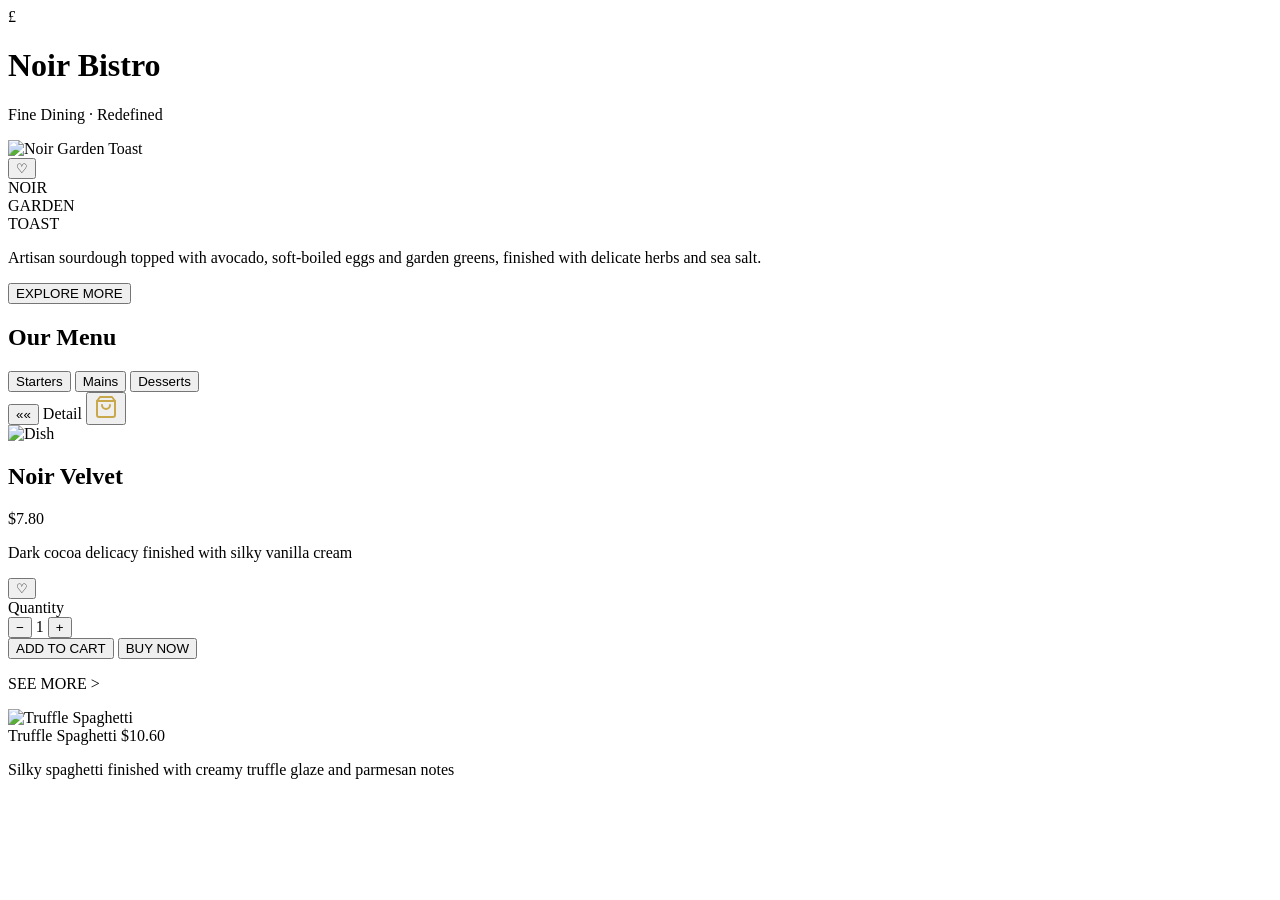
==== Task-2-Restaurant-Menu-UI/index.html @ a8bdeef1 "Create index.html" ====
<!DOCTYPE html>
<html lang="en">
<head>
  <meta charset="UTF-8" />
  <meta name="viewport" content="width=device-width, initial-scale=1.0" />
  <title>Noir Bistro — Fine Dining · Redefined</title>
  <link rel="stylesheet" href="style.css" />
  <link href="https://fonts.googleapis.com/css2?family=Playfair+Display:wght@400;700;900&family=Cormorant+Garamond:ital,wght@0,400;0,600;1,400&family=Montserrat:wght@300;400;500;600;700&display=swap" rel="stylesheet" />
</head>
<body>

  <!-- ═══════════════════════════════════════════ -->
  <!--  SCREEN 1 — HOME                           -->
  <!-- ═══════════════════════════════════════════ -->
  <div id="screen-home" class="screen active">
    <div class="phone-frame">

      <!-- Top bar -->
      <header class="home-header">
        <div class="logo-badge">£</div>
        <div class="brand-text">
          <h1 class="brand-name">Noir Bistro</h1>
          <p class="brand-tagline">Fine Dining · Redefined</p>
        </div>
      </header>

      <!-- Hero card -->
      <div class="hero-card">
        <div class="hero-image-wrap">
          <img src="screens/01-home-screen.png" alt="Noir Garden Toast" class="hero-bg-img" />
          <div class="hero-overlay"></div>
          <button class="fav-btn home-fav" aria-label="Favourite">&#9825;</button>
          <div class="hero-label">
            <span>NOIR</span><br>
            <span>GARDEN</span><br>
            <span>TOAST</span>
          </div>
          <p class="hero-desc">Artisan sourdough topped with avocado, soft-boiled eggs and garden greens, finished with delicate herbs and sea salt.</p>
        </div>
      </div>

      <!-- CTA -->
      <div class="home-cta-wrap">
        <button class="cta-btn" onclick="goTo('screen-menu')">EXPLORE MORE</button>
      </div>

    </div>
  </div>


  <!-- ═══════════════════════════════════════════ -->
  <!--  SCREEN 2 — MENU                           -->
  <!-- ═══════════════════════════════════════════ -->
  <div id="screen-menu" class="screen">
    <div class="phone-frame">

      <div class="menu-scroll">
        <h2 class="menu-title">Our Menu</h2>

        <!-- Category tabs -->
        <div class="tabs">
          <button class="tab active" onclick="setTab(this, 'starters')">Starters</button>
          <button class="tab" onclick="setTab(this, 'mains')">Mains</button>
          <button class="tab" onclick="setTab(this, 'desserts')">Desserts</button>
        </div>

        <!-- Food cards -->
        <div class="cards-list" id="cards-list">
          <!-- Populated by JS -->
        </div>
      </div>

    </div>
  </div>


  <!-- ═══════════════════════════════════════════ -->
  <!--  SCREEN 3 — ITEM DETAIL                    -->
  <!-- ═══════════════════════════════════════════ -->
  <div id="screen-detail" class="screen">
    <div class="phone-frame">

      <!-- Back + Cart -->
      <div class="detail-topbar">
        <button class="back-btn" onclick="goTo('screen-menu')">&#171;&#171;</button>
        <span class="detail-title-bar">Detail</span>
        <button class="cart-icon-btn">
          <svg width="24" height="24" viewBox="0 0 24 24" fill="none" stroke="#c9a84c" stroke-width="2" stroke-linecap="round" stroke-linejoin="round"><path d="M6 2L3 6v14a2 2 0 002 2h14a2 2 0 002-2V6l-3-4z"/><line x1="3" y1="6" x2="21" y2="6"/><path d="M16 10a4 4 0 01-8 0"/></svg>
        </button>
      </div>

      <!-- Hero image -->
      <div class="detail-hero">
        <img src="screens/03-item-detail.png" alt="Dish" class="detail-hero-img" id="detail-img" />
      </div>

      <div class="detail-body">
        <!-- Name + Price -->
        <div class="detail-row">
          <h2 class="detail-name" id="detail-name">Noir Velvet</h2>
          <span class="detail-price" id="detail-price">$7.80</span>
        </div>
        <p class="detail-desc" id="detail-desc">Dark cocoa delicacy finished with silky vanilla cream</p>

        <!-- Wishlist -->
        <button class="fav-btn detail-fav" aria-label="Wishlist">&#9825;</button>

        <!-- Quantity -->
        <div class="qty-section">
          <span class="qty-label">Quantity</span>
          <div class="qty-controls">
            <button class="qty-btn" onclick="changeQty(-1)">−</button>
            <span class="qty-value" id="qty-val">1</span>
            <button class="qty-btn" onclick="changeQty(1)">+</button>
          </div>
        </div>

        <!-- Action buttons -->
        <button class="action-btn primary-btn">ADD TO CART</button>
        <button class="action-btn secondary-btn">BUY NOW</button>

        <!-- See More -->
        <div class="see-more-section">
          <p class="see-more-label">SEE MORE &gt;</p>
          <div class="see-more-card">
            <img src="screens/02-menu-screen.png" alt="Truffle Spaghetti" class="see-more-thumb" />
            <div class="see-more-info">
              <span class="see-more-name">Truffle Spaghetti</span>
              <span class="see-more-price">$10.60</span>
              <p class="see-more-desc">Silky spaghetti finished with creamy truffle glaze and parmesan notes</p>
            </div>
          </div>
        </div>

      </div>
    </div>
  </div>

  <script src="script.js"></script>
</body>
</html>
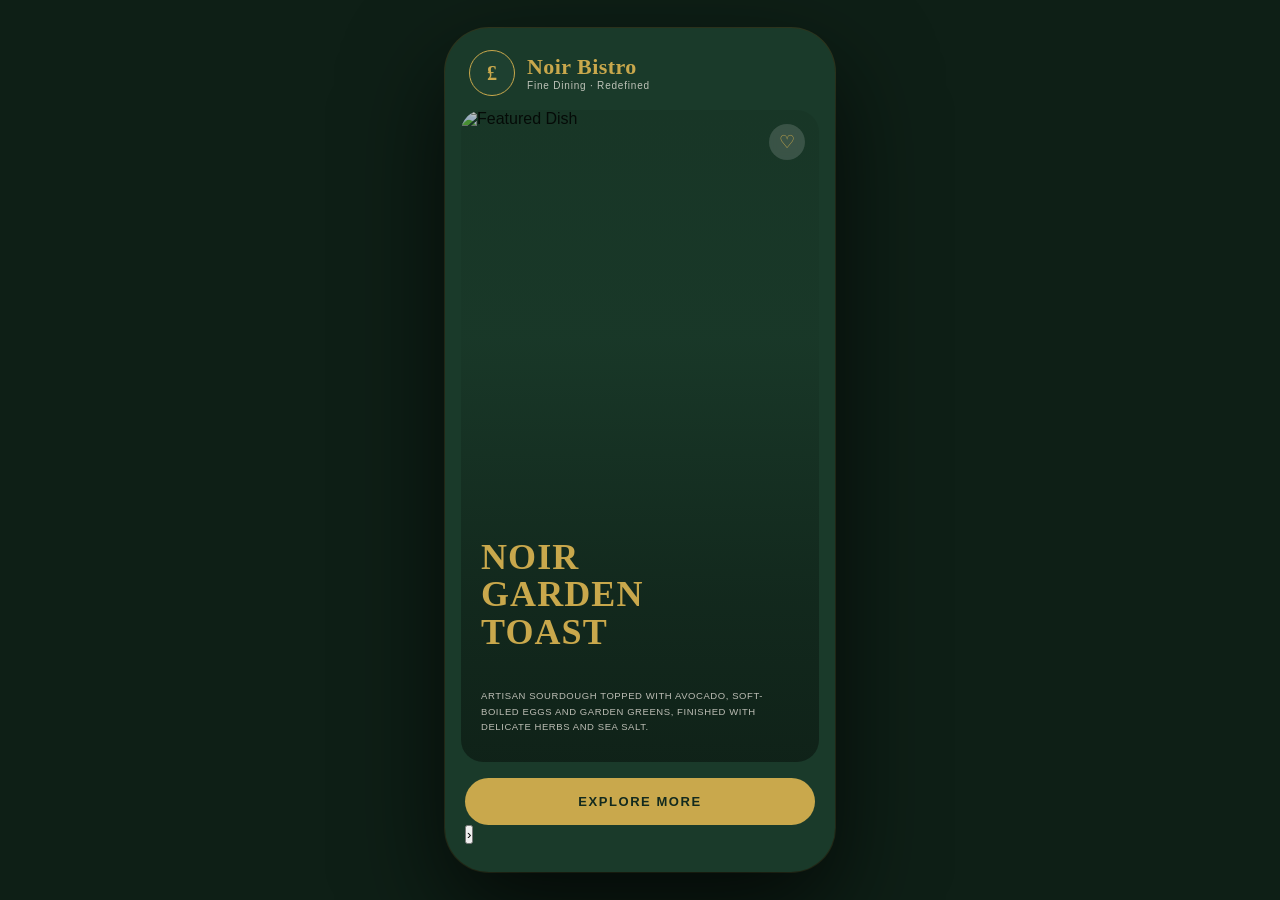
==== commit 56d4f06a: "Create index.html" ====
--- a/Task-2-Restaurant-Menu-UI/index.html
+++ b/Task-2-Restaurant-Menu-UI/index.html
@@ -9,13 +9,9 @@
 </head>
 <body>
 
-  <!-- ═══════════════════════════════════════════ -->
-  <!--  SCREEN 1 — HOME                           -->
-  <!-- ═══════════════════════════════════════════ -->
+  <!-- HOME -->
   <div id="screen-home" class="screen active">
     <div class="phone-frame">
-
-      <!-- Top bar -->
       <header class="home-header">
         <div class="logo-badge">£</div>
         <div class="brand-text">
@@ -23,89 +19,73 @@
           <p class="brand-tagline">Fine Dining · Redefined</p>
         </div>
       </header>
-
-      <!-- Hero card -->
       <div class="hero-card">
         <div class="hero-image-wrap">
-          <img src="screens/01-home-screen.png" alt="Noir Garden Toast" class="hero-bg-img" />
+          <img id="hero-img" src="https://images.unsplash.com/photo-1546069901-ba9599a7e63c?w=600&q=80" alt="Featured Dish" class="hero-bg-img" />
           <div class="hero-overlay"></div>
-          <button class="fav-btn home-fav" aria-label="Favourite">&#9825;</button>
-          <div class="hero-label">
-            <span>NOIR</span><br>
-            <span>GARDEN</span><br>
-            <span>TOAST</span>
-          </div>
-          <p class="hero-desc">Artisan sourdough topped with avocado, soft-boiled eggs and garden greens, finished with delicate herbs and sea salt.</p>
-        </div>
-      </div>
-
-      <!-- CTA -->
+          <button class="fav-btn home-fav" id="home-fav-btn" aria-label="Favourite" onclick="toggleHomeFav()">&#9825;</button>
+          <div class="hero-label" id="hero-label">NOIR<br>GARDEN<br>TOAST</div>
+          <p class="hero-desc" id="hero-desc">Artisan sourdough topped with avocado, soft-boiled eggs and garden greens, finished with delicate herbs and sea salt.</p>
+        </div>
+      </div>
       <div class="home-cta-wrap">
         <button class="cta-btn" onclick="goTo('screen-menu')">EXPLORE MORE</button>
-      </div>
-
-    </div>
-  </div>
-
-
-  <!-- ═══════════════════════════════════════════ -->
-  <!--  SCREEN 2 — MENU                           -->
-  <!-- ═══════════════════════════════════════════ -->
+        <button class="next-btn" onclick="nextHeroItem()" title="Next dish">&#8250;</button>
+      </div>
+    </div>
+  </div>
+
+  <!-- MENU -->
   <div id="screen-menu" class="screen">
     <div class="phone-frame">
-
+      <div class="menu-topbar">
+        <button class="back-btn" onclick="goTo('screen-home')">&#171;&#171;</button>
+        <h2 class="menu-title">Our Menu</h2>
+        <div class="cart-badge-wrap" onclick="goTo('screen-cart')">
+          <svg width="26" height="26" viewBox="0 0 24 24" fill="none" stroke="#c9a84c" stroke-width="2" stroke-linecap="round" stroke-linejoin="round">
+            <path d="M6 2L3 6v14a2 2 0 002 2h14a2 2 0 002-2V6l-3-4z"/>
+            <line x1="3" y1="6" x2="21" y2="6"/>
+            <path d="M16 10a4 4 0 01-8 0"/>
+          </svg>
+          <span class="cart-count-badge" id="cart-count" style="display:none">0</span>
+        </div>
+      </div>
       <div class="menu-scroll">
-        <h2 class="menu-title">Our Menu</h2>
-
-        <!-- Category tabs -->
         <div class="tabs">
           <button class="tab active" onclick="setTab(this, 'starters')">Starters</button>
           <button class="tab" onclick="setTab(this, 'mains')">Mains</button>
           <button class="tab" onclick="setTab(this, 'desserts')">Desserts</button>
         </div>
-
-        <!-- Food cards -->
-        <div class="cards-list" id="cards-list">
-          <!-- Populated by JS -->
-        </div>
-      </div>
-
-    </div>
-  </div>
-
-
-  <!-- ═══════════════════════════════════════════ -->
-  <!--  SCREEN 3 — ITEM DETAIL                    -->
-  <!-- ═══════════════════════════════════════════ -->
+        <div class="cards-list" id="cards-list"></div>
+      </div>
+    </div>
+  </div>
+
+  <!-- DETAIL -->
   <div id="screen-detail" class="screen">
-    <div class="phone-frame">
-
-      <!-- Back + Cart -->
+    <div class="phone-frame" style="position:relative">
       <div class="detail-topbar">
         <button class="back-btn" onclick="goTo('screen-menu')">&#171;&#171;</button>
         <span class="detail-title-bar">Detail</span>
-        <button class="cart-icon-btn">
-          <svg width="24" height="24" viewBox="0 0 24 24" fill="none" stroke="#c9a84c" stroke-width="2" stroke-linecap="round" stroke-linejoin="round"><path d="M6 2L3 6v14a2 2 0 002 2h14a2 2 0 002-2V6l-3-4z"/><line x1="3" y1="6" x2="21" y2="6"/><path d="M16 10a4 4 0 01-8 0"/></svg>
-        </button>
-      </div>
-
-      <!-- Hero image -->
+        <div class="cart-badge-wrap" onclick="goTo('screen-cart')" style="cursor:pointer">
+          <svg width="24" height="24" viewBox="0 0 24 24" fill="none" stroke="#c9a84c" stroke-width="2" stroke-linecap="round" stroke-linejoin="round">
+            <path d="M6 2L3 6v14a2 2 0 002 2h14a2 2 0 002-2V6l-3-4z"/>
+            <line x1="3" y1="6" x2="21" y2="6"/>
+            <path d="M16 10a4 4 0 01-8 0"/>
+          </svg>
+          <span class="cart-count-badge" id="detail-cart-count" style="display:none">0</span>
+        </div>
+      </div>
       <div class="detail-hero">
-        <img src="screens/03-item-detail.png" alt="Dish" class="detail-hero-img" id="detail-img" />
-      </div>
-
+        <img id="detail-img" src="" alt="Dish" class="detail-hero-img" />
+      </div>
       <div class="detail-body">
-        <!-- Name + Price -->
         <div class="detail-row">
           <h2 class="detail-name" id="detail-name">Noir Velvet</h2>
           <span class="detail-price" id="detail-price">$7.80</span>
         </div>
         <p class="detail-desc" id="detail-desc">Dark cocoa delicacy finished with silky vanilla cream</p>
-
-        <!-- Wishlist -->
-        <button class="fav-btn detail-fav" aria-label="Wishlist">&#9825;</button>
-
-        <!-- Quantity -->
+        <button class="detail-fav" id="detail-fav-btn" aria-label="Review" onclick="openReviewModal()">&#9825;</button>
         <div class="qty-section">
           <span class="qty-label">Quantity</span>
           <div class="qty-controls">
@@ -114,27 +94,117 @@
             <button class="qty-btn" onclick="changeQty(1)">+</button>
           </div>
         </div>
-
-        <!-- Action buttons -->
-        <button class="action-btn primary-btn">ADD TO CART</button>
-        <button class="action-btn secondary-btn">BUY NOW</button>
-
-        <!-- See More -->
+        <button class="action-btn primary-btn" onclick="addToCart()">ADD TO CART</button>
+        <button class="action-btn secondary-btn" onclick="goTo('screen-cart')">VIEW CART</button>
         <div class="see-more-section">
           <p class="see-more-label">SEE MORE &gt;</p>
-          <div class="see-more-card">
-            <img src="screens/02-menu-screen.png" alt="Truffle Spaghetti" class="see-more-thumb" />
+          <div class="see-more-card" id="see-more-card" onclick="openSeeMore()">
+            <img id="see-more-thumb" src="" alt="" class="see-more-thumb" />
             <div class="see-more-info">
-              <span class="see-more-name">Truffle Spaghetti</span>
-              <span class="see-more-price">$10.60</span>
-              <p class="see-more-desc">Silky spaghetti finished with creamy truffle glaze and parmesan notes</p>
+              <span class="see-more-name" id="see-more-name">Truffle Spaghetti</span>
+              <span class="see-more-price" id="see-more-price">$10.60</span>
+              <p class="see-more-desc" id="see-more-desc">Silky spaghetti finished with creamy truffle glaze and parmesan notes</p>
             </div>
           </div>
         </div>
-
-      </div>
-    </div>
-  </div>
+      </div>
+
+      <!-- REVIEW MODAL -->
+      <div class="modal-overlay" id="review-modal-overlay" onclick="closeReviewOnBg(event)">
+        <div class="review-modal" style="position:relative">
+          <button class="modal-close" onclick="closeReviewModal()">&#10005;</button>
+          <p class="review-modal-title">Leave a Review</p>
+          <p class="review-modal-sub" id="review-modal-sub">How was your experience?</p>
+          <div class="stars-row" id="stars-row">
+            <button class="star-btn" onclick="setStar(1)">&#9733;</button>
+            <button class="star-btn" onclick="setStar(2)">&#9733;</button>
+            <button class="star-btn" onclick="setStar(3)">&#9733;</button>
+            <button class="star-btn" onclick="setStar(4)">&#9733;</button>
+            <button class="star-btn" onclick="setStar(5)">&#9733;</button>
+          </div>
+          <textarea class="review-textarea" id="review-text" placeholder="Share your thoughts about this dish…"></textarea>
+          <button class="review-submit-btn" onclick="submitReview()">SUBMIT REVIEW</button>
+        </div>
+      </div>
+    </div>
+  </div>
+
+  <!-- CART -->
+  <div id="screen-cart" class="screen">
+    <div class="phone-frame">
+      <div class="cart-topbar">
+        <button class="back-btn" onclick="goTo('screen-menu')">&#171;&#171;</button>
+        <span class="cart-title">Your Cart</span>
+        <button class="back-btn" style="visibility:hidden">&#171;&#171;</button>
+      </div>
+      <div id="cart-empty-state" class="cart-empty">
+        <div class="cart-empty-icon">🛒</div>
+        <span>Your cart is empty</span>
+        <button class="cta-btn" style="max-width:200px;margin-top:8px" onclick="goTo('screen-menu')">BROWSE MENU</button>
+      </div>
+      <div class="cart-scroll" id="cart-items-list" style="display:none"></div>
+      <div id="cart-footer" class="cart-footer" style="display:none">
+        <div class="cart-total-row">
+          <span class="cart-total-label">TOTAL</span>
+          <span class="cart-total-amt" id="cart-total">$0.00</span>
+        </div>
+        <button class="action-btn primary-btn" style="margin-top:16px;margin-bottom:0" onclick="goTo('screen-order')">PROCEED TO ORDER</button>
+      </div>
+    </div>
+  </div>
+
+  <!-- ORDER SUMMARY -->
+  <div id="screen-order" class="screen">
+    <div class="phone-frame">
+      <div class="order-topbar">
+        <button class="back-btn" onclick="goTo('screen-cart')">&#171;&#171;</button>
+        <span class="order-title">Order Summary</span>
+        <button class="back-btn" style="visibility:hidden">&#171;&#171;</button>
+      </div>
+      <div class="order-scroll">
+        <p class="order-section-label">Your Items</p>
+        <div id="order-items-list"></div>
+        <hr class="order-divider" />
+        <div class="order-row">
+          <span class="order-row-label">Subtotal</span>
+          <span class="order-row-val" id="order-subtotal">$0.00</span>
+        </div>
+        <div class="order-row">
+          <span class="order-row-label">Service Charge (10%)</span>
+          <span class="order-row-val" id="order-service">$0.00</span>
+        </div>
+        <div class="order-row">
+          <span class="order-row-label">Tax (5%)</span>
+          <span class="order-row-val" id="order-tax">$0.00</span>
+        </div>
+        <div class="order-total-row">
+          <span class="order-total-label">Grand Total</span>
+          <span class="order-total-val" id="order-grand">$0.00</span>
+        </div>
+        <p class="order-section-label" style="margin-top:22px">Delivery Details</p>
+        <div class="order-details-box">
+          <div class="order-row">
+            <span class="order-row-label">Table / Delivery</span>
+            <span class="order-row-val">Dine In — Table 7</span>
+          </div>
+          <div class="order-row">
+            <span class="order-row-label">Est. Time</span>
+            <span class="order-row-val">20 – 25 mins</span>
+          </div>
+          <div class="order-row">
+            <span class="order-row-label">Payment</span>
+            <span class="order-row-val">Card on arrival</span>
+          </div>
+        </div>
+      </div>
+      <div class="order-footer">
+        <button class="action-btn primary-btn" style="margin-bottom:0" onclick="placeOrder()">PLACE ORDER</button>
+      </div>
+    </div>
+  </div>
+
+  <!-- TOAST -->
+  <div class="toast" id="toast"></div>
 
   <script src="script.js"></script>
 </body>
--- a/Task-2-Restaurant-Menu-UI/style.css
+++ b/Task-2-Restaurant-Menu-UI/style.css
@@ -0,0 +1,460 @@
+:root {
+  --emerald:       #1a3a2a;
+  --emerald-mid:   #1e4030;
+  --emerald-card:  #1c3828;
+  --emerald-dark:  #132a1e;
+  --gold:          #c9a84c;
+  --gold-light:    #d4b86a;
+  --gold-btn:      #b8973f;
+  --white:         #f5f0e8;
+  --white-dim:     rgba(245,240,232,0.75);
+  --white-faint:   rgba(245,240,232,0.45);
+  --card-border:   rgba(201,168,76,0.15);
+  --font-display:  'Playfair Display', Georgia, serif;
+  --font-body:     'Cormorant Garamond', Georgia, serif;
+  --font-ui:       'Montserrat', sans-serif;
+}
+
+*, *::before, *::after { box-sizing: border-box; margin: 0; padding: 0; }
+html, body {
+  width: 100%; height: 100%;
+  background: #0e1f16;
+  display: flex; justify-content: center; align-items: center;
+  min-height: 100vh;
+  font-family: var(--font-ui);
+}
+
+.screen {
+  display: none;
+  position: fixed; inset: 0;
+  justify-content: center; align-items: center;
+  background: #0e1f16;
+}
+.screen.active { display: flex; }
+
+.phone-frame {
+  width: 390px;
+  height: 844px;
+  background: var(--emerald);
+  border-radius: 44px;
+  overflow: hidden;
+  position: relative;
+  box-shadow: 0 40px 100px rgba(0,0,0,0.7), 0 0 0 1px rgba(201,168,76,0.2);
+  display: flex;
+  flex-direction: column;
+}
+
+.home-header {
+  display: flex;
+  align-items: center;
+  gap: 12px;
+  padding: 22px 24px 14px;
+  flex-shrink: 0;
+}
+.logo-badge {
+  width: 46px; height: 46px;
+  border-radius: 50%;
+  background: var(--emerald-mid);
+  border: 1.5px solid var(--gold);
+  display: flex; align-items: center; justify-content: center;
+  font-family: var(--font-display);
+  font-size: 20px; font-weight: 700;
+  color: var(--gold);
+}
+.brand-name {
+  font-family: var(--font-display);
+  font-size: 22px; font-weight: 700;
+  color: var(--gold);
+  letter-spacing: 0.02em;
+  line-height: 1;
+}
+.brand-tagline {
+  font-family: var(--font-ui);
+  font-size: 10px; font-weight: 400;
+  color: var(--white-dim);
+  letter-spacing: 0.08em;
+  margin-top: 2px;
+}
+
+.hero-card {
+  flex: 1;
+  margin: 0 16px;
+  border-radius: 22px;
+  overflow: hidden;
+  position: relative;
+}
+.hero-image-wrap {
+  width: 100%; height: 100%;
+  position: relative;
+}
+.hero-bg-img {
+  width: 100%; height: 100%;
+  object-fit: cover;
+  object-position: center top;
+  display: block;
+}
+.hero-overlay {
+  position: absolute; inset: 0;
+  background: linear-gradient(
+    to bottom,
+    rgba(18,42,28,0.25) 0%,
+    rgba(18,42,28,0.15) 35%,
+    rgba(14,31,22,0.65) 75%,
+    rgba(14,31,22,0.88) 100%
+  );
+}
+.home-fav {
+  position: absolute; top: 14px; right: 14px;
+  background: rgba(255,255,255,0.15);
+  backdrop-filter: blur(4px);
+  border: none; border-radius: 50%;
+  width: 36px; height: 36px;
+  font-size: 18px; color: var(--gold);
+  cursor: pointer;
+  display: flex; align-items: center; justify-content: center;
+  transition: background 0.2s;
+}
+.home-fav:hover { background: rgba(201,168,76,0.3); }
+
+.hero-label {
+  position: absolute;
+  bottom: 110px; left: 20px;
+  font-family: var(--font-display);
+  font-size: 36px; font-weight: 900;
+  color: var(--gold);
+  line-height: 1.05;
+  letter-spacing: 0.03em;
+  text-transform: uppercase;
+}
+.hero-desc {
+  position: absolute;
+  bottom: 28px; left: 20px; right: 20px;
+  font-family: var(--font-ui);
+  font-size: 9.5px; font-weight: 400;
+  color: var(--white-dim);
+  line-height: 1.6;
+  text-transform: uppercase;
+  letter-spacing: 0.06em;
+}
+
+.home-cta-wrap {
+  padding: 16px 20px 28px;
+  flex-shrink: 0;
+}
+.cta-btn {
+  width: 100%;
+  padding: 16px;
+  background: var(--gold);
+  border: none;
+  border-radius: 50px;
+  font-family: var(--font-ui);
+  font-size: 13px; font-weight: 700;
+  letter-spacing: 0.12em;
+  color: var(--emerald-dark);
+  cursor: pointer;
+  transition: background 0.2s, transform 0.15s;
+}
+.cta-btn:hover { background: var(--gold-light); transform: scale(1.01); }
+.cta-btn:active { transform: scale(0.98); }
+
+.menu-scroll {
+  flex: 1;
+  overflow-y: auto;
+  padding: 30px 20px 24px;
+  scrollbar-width: none;
+}
+.menu-scroll::-webkit-scrollbar { display: none; }
+
+.menu-title {
+  font-family: var(--font-display);
+  font-size: 28px; font-weight: 700;
+  color: var(--white);
+  text-align: center;
+  margin-bottom: 20px;
+  letter-spacing: 0.02em;
+}
+
+.tabs {
+  display: flex; gap: 10px;
+  margin-bottom: 22px;
+}
+.tab {
+  padding: 9px 20px;
+  border-radius: 50px;
+  border: 1.5px solid rgba(201,168,76,0.35);
+  background: transparent;
+  font-family: var(--font-ui);
+  font-size: 12px; font-weight: 500;
+  color: var(--white-dim);
+  cursor: pointer;
+  transition: all 0.2s;
+  letter-spacing: 0.04em;
+}
+.tab.active {
+  background: var(--gold);
+  border-color: var(--gold);
+  color: var(--emerald-dark);
+  font-weight: 700;
+}
+.tab:hover:not(.active) { border-color: var(--gold); color: var(--white); }
+
+.cards-list {
+  display: flex;
+  flex-direction: column;
+  gap: 14px;
+}
+.food-card {
+  display: flex;
+  align-items: center;
+  gap: 14px;
+  background: var(--emerald-card);
+  border-radius: 16px;
+  padding: 12px;
+  border: 1px solid var(--card-border);
+  cursor: pointer;
+  transition: border-color 0.2s, transform 0.15s;
+}
+.food-card:hover {
+  border-color: rgba(201,168,76,0.4);
+  transform: translateY(-1px);
+}
+.food-card:active { transform: scale(0.99); }
+.food-thumb {
+  width: 80px; height: 80px;
+  border-radius: 12px;
+  object-fit: cover;
+  flex-shrink: 0;
+  background: var(--emerald-mid);
+}
+.food-info {
+  flex: 1;
+  min-width: 0;
+}
+.food-name-row {
+  display: flex;
+  justify-content: space-between;
+  align-items: flex-start;
+  gap: 8px;
+  margin-bottom: 5px;
+}
+.food-name {
+  font-family: var(--font-display);
+  font-size: 16px; font-weight: 600;
+  color: var(--white);
+  line-height: 1.2;
+}
+.food-price {
+  font-family: var(--font-ui);
+  font-size: 13px; font-weight: 600;
+  color: var(--gold);
+  white-space: nowrap;
+}
+.food-desc {
+  font-family: var(--font-body);
+  font-size: 13px;
+  color: var(--white-faint);
+  line-height: 1.4;
+}
+
+.detail-topbar {
+  display: flex;
+  align-items: center;
+  justify-content: space-between;
+  padding: 18px 20px 10px;
+  flex-shrink: 0;
+}
+.back-btn {
+  background: none; border: none;
+  font-size: 16px; color: var(--white-dim);
+  cursor: pointer; padding: 4px 8px;
+  font-family: var(--font-ui);
+  letter-spacing: -2px;
+  transition: color 0.2s;
+}
+.back-btn:hover { color: var(--gold); }
+.detail-title-bar {
+  font-family: var(--font-ui);
+  font-size: 14px; font-weight: 500;
+  color: var(--white);
+  letter-spacing: 0.06em;
+}
+.cart-icon-btn {
+  background: none; border: none;
+  cursor: pointer; padding: 4px;
+  display: flex; align-items: center;
+}
+
+.detail-hero {
+  width: 100%;
+  height: 260px;
+  flex-shrink: 0;
+  overflow: hidden;
+  position: relative;
+}
+.detail-hero-img {
+  width: 100%; height: 100%;
+  object-fit: cover;
+  object-position: center 20%;
+}
+
+.detail-body {
+  flex: 1;
+  overflow-y: auto;
+  padding: 20px 22px 28px;
+  scrollbar-width: none;
+  position: relative;
+}
+.detail-body::-webkit-scrollbar { display: none; }
+
+.detail-row {
+  display: flex;
+  justify-content: space-between;
+  align-items: flex-start;
+  margin-bottom: 8px;
+}
+.detail-name {
+  font-family: var(--font-display);
+  font-size: 26px; font-weight: 700;
+  color: var(--white);
+  line-height: 1.1;
+}
+.detail-price {
+  font-family: var(--font-ui);
+  font-size: 18px; font-weight: 600;
+  color: var(--gold);
+  white-space: nowrap;
+  margin-top: 4px;
+}
+.detail-desc {
+  font-family: var(--font-body);
+  font-size: 15px;
+  color: var(--white-faint);
+  line-height: 1.5;
+  margin-bottom: 4px;
+}
+.detail-fav {
+  position: absolute;
+  right: 22px; top: 56px;
+  background: none; border: none;
+  font-size: 24px; color: var(--gold);
+  cursor: pointer;
+  opacity: 0.85;
+  transition: opacity 0.2s;
+}
+.detail-fav:hover { opacity: 1; }
+
+.qty-section {
+  margin: 18px 0 20px;
+}
+.qty-label {
+  font-family: var(--font-display);
+  font-size: 20px; font-weight: 600;
+  color: var(--white);
+  display: block;
+  margin-bottom: 12px;
+}
+.qty-controls {
+  display: flex;
+  align-items: center;
+  gap: 0;
+}
+.qty-btn {
+  width: 38px; height: 38px;
+  border-radius: 50%;
+  background: var(--emerald-mid);
+  border: 1px solid rgba(201,168,76,0.3);
+  color: var(--white);
+  font-size: 20px; font-weight: 300;
+  cursor: pointer;
+  display: flex; align-items: center; justify-content: center;
+  transition: background 0.2s;
+}
+.qty-btn:hover { background: rgba(201,168,76,0.2); }
+.qty-value {
+  width: 46px;
+  text-align: center;
+  font-family: var(--font-ui);
+  font-size: 16px; font-weight: 500;
+  color: var(--white);
+}
+
+.action-btn {
+  width: 100%;
+  padding: 15px;
+  border-radius: 50px;
+  border: none;
+  font-family: var(--font-ui);
+  font-size: 13px; font-weight: 700;
+  letter-spacing: 0.1em;
+  cursor: pointer;
+  margin-bottom: 12px;
+  transition: opacity 0.2s, transform 0.15s;
+}
+.action-btn:active { transform: scale(0.98); }
+.primary-btn {
+  background: var(--gold);
+  color: var(--emerald-dark);
+}
+.primary-btn:hover { background: var(--gold-light); }
+.secondary-btn {
+  background: rgba(201,168,76,0.18);
+  border: 1.5px solid var(--gold);
+  color: var(--gold);
+}
+.secondary-btn:hover { background: rgba(201,168,76,0.28); }
+
+.see-more-section { margin-top: 6px; }
+.see-more-label {
+  font-family: var(--font-ui);
+  font-size: 11px; font-weight: 700;
+  color: var(--white-dim);
+  letter-spacing: 0.1em;
+  margin-bottom: 12px;
+}
+.see-more-card {
+  display: flex;
+  gap: 14px;
+  align-items: center;
+  background: var(--emerald-card);
+  border-radius: 14px;
+  padding: 12px;
+  border: 1px solid var(--card-border);
+}
+.see-more-thumb {
+  width: 72px; height: 72px;
+  border-radius: 10px;
+  object-fit: cover;
+  flex-shrink: 0;
+  background: var(--emerald-mid);
+}
+.see-more-info { flex: 1; min-width: 0; }
+.see-more-name {
+  display: block;
+  font-family: var(--font-display);
+  font-size: 15px; font-weight: 600;
+  color: var(--white);
+  margin-bottom: 3px;
+}
+.see-more-price {
+  display: block;
+  font-family: var(--font-ui);
+  font-size: 13px; font-weight: 600;
+  color: var(--gold);
+  margin-bottom: 5px;
+}
+.see-more-desc {
+  font-family: var(--font-body);
+  font-size: 12px;
+  color: var(--white-faint);
+  line-height: 1.4;
+}
+
+@media (max-width: 440px) {
+  .phone-frame {
+    width: 100vw;
+    height: 100dvh;
+    border-radius: 0;
+    box-shadow: none;
+  }
+  .screen { align-items: flex-start; }
+}
